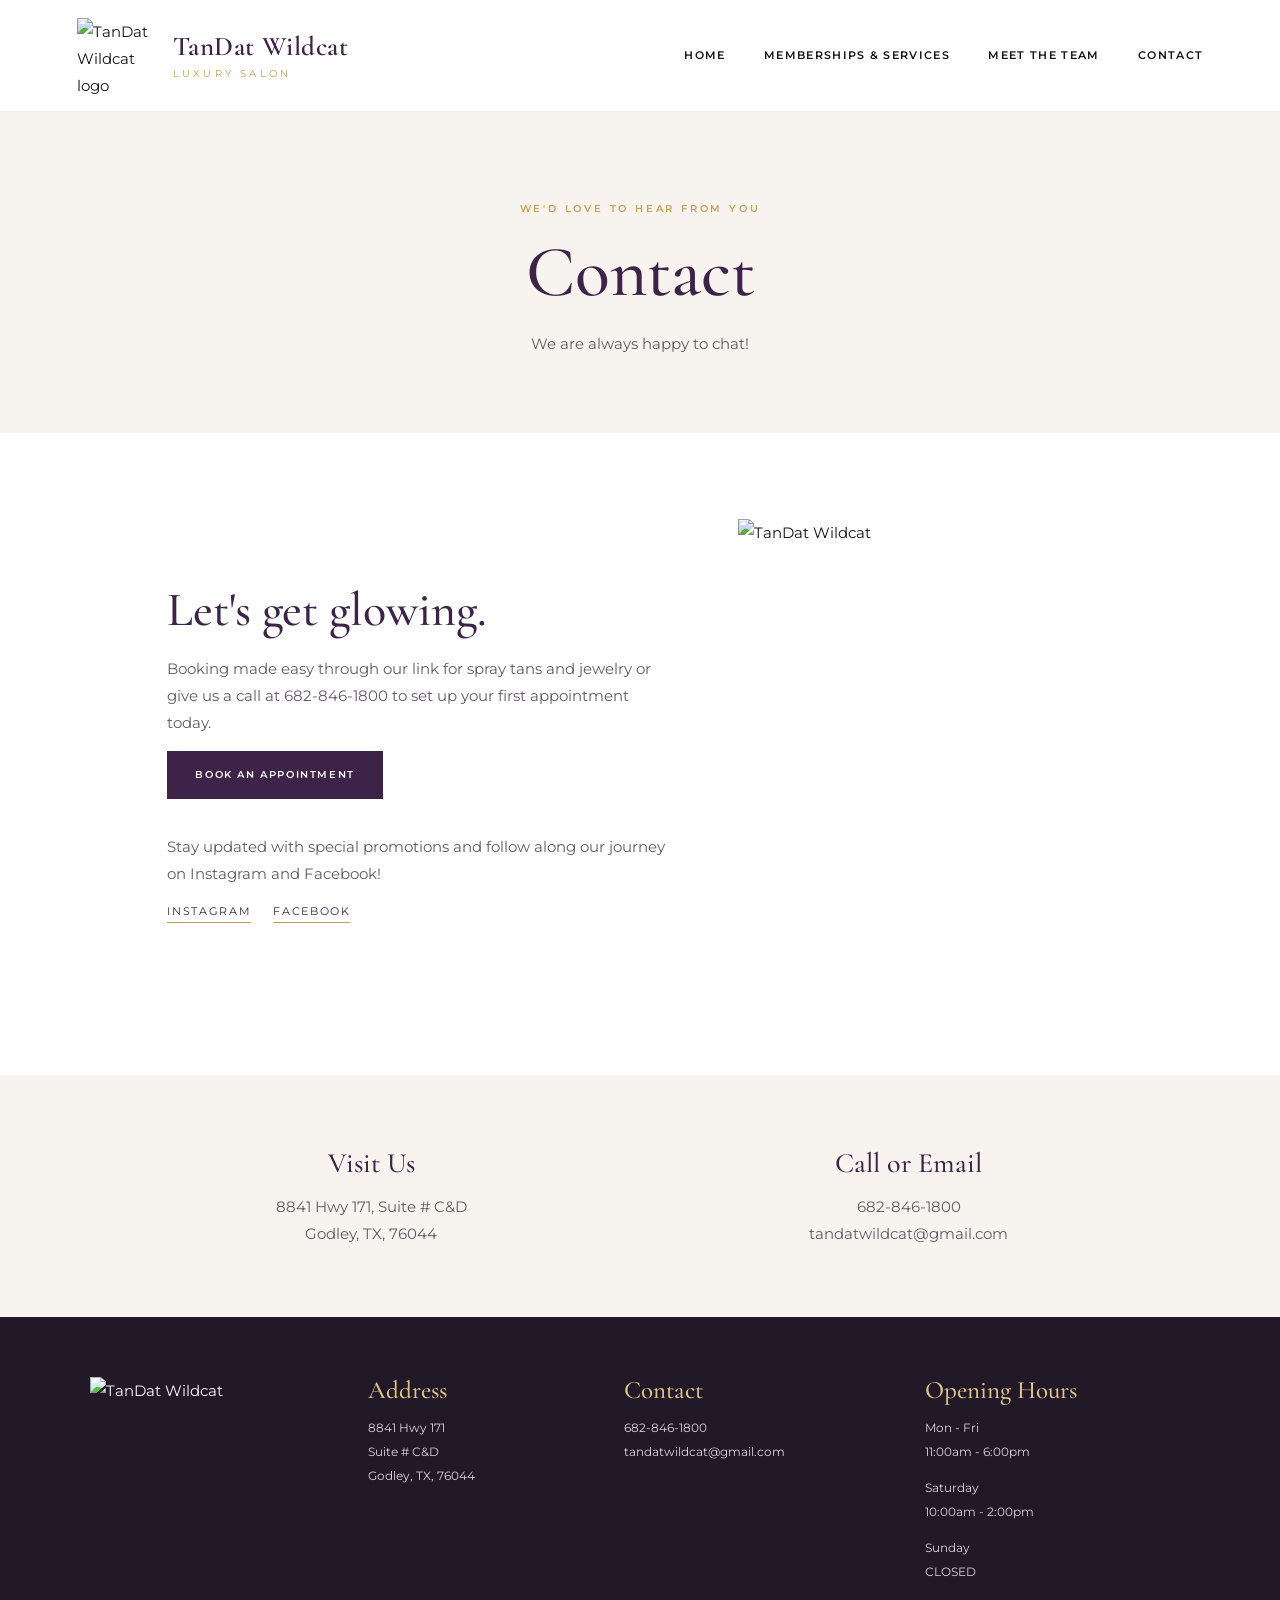
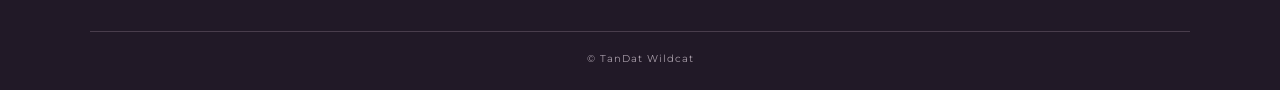
==== contact.html @ 54710e29 "Add files via upload" ====
<!doctype html>
<html lang="en">
<head>
  <meta charset="utf-8">
  <meta name="viewport" content="width=device-width, initial-scale=1">
  <meta name="description" content="TanDat Wildcat Luxury Salon in Godley, Texas. Tanning, spray tans, nails, lashes and permanent jewelry.">
  <title>Contact | TanDat Wildcat</title>
  <link rel="preconnect" href="https://fonts.googleapis.com">
  <link rel="preconnect" href="https://fonts.gstatic.com" crossorigin>
  <link href="https://fonts.googleapis.com/css2?family=Cormorant+Garamond:wght@400;500;600;700&family=Montserrat:wght@300;400;500;600;700&display=swap" rel="stylesheet">
  <link rel="stylesheet" href="style.css">
</head>
<body>

<header class="site-header">
  <a class="brand" href="index.html" aria-label="TanDat Wildcat home">
    <img src="https://static.wixstatic.com/media/12754d_92f5d2661e174436bcceeeebd101d796~mv2.png/v1/fill/w_500%2Ch_293%2Cq_90%2Cenc_avif%2Cquality_auto/12754d_92f5d2661e174436bcceeeebd101d796~mv2.png" alt="TanDat Wildcat logo">
    <span><strong>TanDat Wildcat</strong><small>Luxury Salon</small></span>
  </a>
  <button class="menu-toggle" aria-label="Open navigation" aria-expanded="false">☰</button>
  <nav class="main-nav" aria-label="Main navigation">
    <a href="index.html">Home</a>
    <a href="memberships-services.html">Memberships &amp; Services</a>
    <a href="meet-the-team.html">Meet the Team</a>
    <a href="contact.html">Contact</a>
  </nav>
</header>

<main>

<section class="page-intro"><p class="eyebrow">WE'D LOVE TO HEAR FROM YOU</p><h1>Contact</h1><p>We are always happy to chat!</p></section>
<section class="section contact-layout">
  <div class="contact-copy"><h2>Let's get glowing.</h2><p>Booking made easy through our link for spray tans and jewelry or give us a call at 682-846-1800 to set up your first appointment today.</p><a class="button" href="https://tan-dat-wildcat.square.site/" target="_blank" rel="noopener">Book an Appointment</a><p class="social-note">Stay updated with special promotions and follow along our journey on Instagram and Facebook!</p><div class="social-links"><a href="https://www.instagram.com/" target="_blank" rel="noopener">Instagram</a><a href="https://www.facebook.com/" target="_blank" rel="noopener">Facebook</a></div></div>
  <img class="contact-image" src="https://static.wixstatic.com/media/12754d_7c92453cdea5436e8c0650c0bc0ae029~mv2.jpg/v1/fill/w_490%2Ch_735%2Cal_c%2Cq_85%2Cusm_0.66_1.00_0.01%2Cenc_avif%2Cquality_auto/12754d_7c92453cdea5436e8c0650c0bc0ae029~mv2.jpg" alt="TanDat Wildcat">
</section>
<section class="section contact-details"><div><h3>Visit Us</h3><p>8841 Hwy 171, Suite # C&amp;D<br>Godley, TX, 76044</p></div><div><h3>Call or Email</h3><p><a href="tel:6828461800">682-846-1800</a><br><a href="mailto:tandatwildcat@gmail.com">tandatwildcat@gmail.com</a></p></div></section>

</main>

<footer class="site-footer">
  <div class="footer-brand">
    <img src="https://static.wixstatic.com/media/12754d_92f5d2661e174436bcceeeebd101d796~mv2.png/v1/fill/w_500%2Ch_293%2Cq_90%2Cenc_avif%2Cquality_auto/12754d_92f5d2661e174436bcceeeebd101d796~mv2.png" alt="TanDat Wildcat">
  </div>
  <div><h3>Address</h3><p>8841 Hwy 171<br>Suite # C&amp;D<br>Godley, TX, 76044</p></div>
  <div><h3>Contact</h3><p><a href="tel:6828461800">682-846-1800</a><br><a href="mailto:tandatwildcat@gmail.com">tandatwildcat@gmail.com</a></p></div>
  <div><h3>Opening Hours</h3><p>Mon - Fri<br>11:00am - 6:00pm</p><p>Saturday<br>10:00am - 2:00pm</p><p>Sunday<br>CLOSED</p></div>
  <div class="copyright">© TanDat Wildcat</div>
</footer>

<script src="script.js"></script>
</body>
</html>
---- style.css ----
:root{
  --ink:#17131a;--plum:#3d2348;--purple:#694579;--gold:#c5a15a;--cream:#f7f4ef;--white:#fff;
  --muted:#746d75;--line:#e7e0e7;--serif:"Cormorant Garamond",Georgia,serif;--sans:"Montserrat",Arial,sans-serif;
}
*{box-sizing:border-box}
html{scroll-behavior:smooth}
body{margin:0;color:var(--ink);background:var(--white);font-family:var(--sans);font-size:15px;line-height:1.8;font-weight:400}
a{color:inherit;text-decoration:none}
img{display:block;max-width:100%}
.site-header{height:auto;min-height:112px;padding:14px clamp(22px,6vw,92px);display:flex;align-items:center;justify-content:space-between;gap:30px;background:#fff;position:relative;z-index:5;border-bottom:1px solid #eee}
.brand{display:flex;align-items:center;gap:14px;min-width:230px}
.brand img{width:82px;height:76px;object-fit:contain}
.brand span{display:flex;flex-direction:column;line-height:1.15}
.brand strong{font-family:var(--serif);font-size:27px;font-weight:600;letter-spacing:.02em;color:var(--plum)}
.brand small{font-size:10px;letter-spacing:.32em;text-transform:uppercase;color:var(--gold);margin-top:6px}
.main-nav{display:flex;align-items:center;gap:clamp(18px,3vw,44px)}
.main-nav a{font-size:11px;text-transform:uppercase;letter-spacing:.12em;font-weight:600;padding:10px 0;position:relative}
.main-nav a:after{content:"";height:1px;background:var(--gold);position:absolute;bottom:2px;left:0;width:0;transition:width .25s}
.main-nav a:hover:after{width:100%}
.menu-toggle{display:none;border:0;background:none;font-size:27px;color:var(--plum)}
.hero{min-height:590px;display:grid;grid-template-columns:1.05fr .95fr;background:var(--cream)}
.hero-copy{padding:90px clamp(28px,8vw,130px);display:flex;flex-direction:column;align-items:flex-start;justify-content:center}
.eyebrow{font-size:10px;letter-spacing:.28em;text-transform:uppercase;font-weight:600;color:var(--gold);margin:0 0 16px}
h1,h2,h3{font-family:var(--serif);font-weight:500;line-height:1.08;color:var(--plum)}
h1{font-size:clamp(48px,6vw,82px);margin:0 0 22px}
h1 em{font-weight:400;color:var(--gold)}
h2{font-size:clamp(36px,4vw,54px);margin:0 0 18px}
h3{font-size:26px;margin:18px 0 8px}
.hero-copy>p:not(.eyebrow){max-width:420px;color:#625b63;margin:0 0 28px}
.hero-image{min-height:590px;overflow:hidden}
.hero-image img{width:100%;height:100%;object-fit:cover;object-position:center}
.button{display:inline-flex;align-items:center;justify-content:center;background:var(--plum);color:#fff;padding:14px 27px;font-size:10px;letter-spacing:.16em;text-transform:uppercase;font-weight:600;border:1px solid var(--plum);transition:.2s}
.button:hover{background:var(--gold);border-color:var(--gold);color:#17131a}
.button-small{padding:11px 20px;font-size:9px}
.section{padding:86px clamp(24px,8vw,130px)}
.about{max-width:980px;margin:auto;text-align:center}
.about h3{font-size:28px;color:var(--ink)}
.about p:not(.eyebrow){max-width:790px;margin:12px auto;color:#615b63}
.text-link{display:inline-block;margin-top:22px;color:var(--plum);font-size:11px;text-transform:uppercase;letter-spacing:.15em;border-bottom:1px solid var(--gold);padding-bottom:5px}
.photo-band{height:330px;overflow:hidden}
.photo-band img{width:100%;height:100%;object-fit:cover;object-position:center 45%}
.section>.eyebrow,.section>h2{text-align:center}
.service-grid{display:grid;grid-template-columns:repeat(4,1fr);gap:22px;margin-top:42px}
.service-card{text-align:center;background:#faf8f6;padding-bottom:28px}
.service-card img{width:100%;height:210px;object-fit:cover}
.service-card h3{font-size:27px;margin:20px 10px 14px}
.testimonial{background:var(--plum);color:white;text-align:center;padding:76px 22px}
.testimonial .eyebrow{color:#e1c68e}
.testimonial blockquote{font-family:var(--serif);font-size:clamp(25px,3vw,38px);line-height:1.25;max-width:800px;margin:0 auto 18px}
.reviewer{font-size:10px;letter-spacing:.25em;color:#e1c68e}
.page-intro{background:var(--cream);text-align:center;padding:88px 24px 76px}
.page-intro h1{font-size:clamp(46px,6vw,72px);margin-bottom:18px}
.page-intro>p:last-child{max-width:770px;margin:0 auto;color:#625b63}
.services-detail{max-width:1200px;margin:auto}
.feature-row{display:grid;grid-template-columns:.8fr 1.2fr;align-items:center;gap:clamp(35px,7vw,90px);padding:25px 0 70px}
.feature-row.reverse{grid-template-columns:1.2fr .8fr}
.feature-row.reverse img{order:2}
.feature-row img{width:100%;height:390px;object-fit:cover;background:var(--cream)}
.feature-row h2{font-size:42px}
.feature-row h3{font-size:24px;color:var(--ink)}
.feature-row p:not(.eyebrow){color:#625b63}
.team-grid{display:grid;grid-template-columns:1fr 1fr;gap:36px;max-width:1200px;margin:auto}
.team-card{background:#faf8f6}
.team-card img{width:100%;height:370px;object-fit:cover;object-position:center 35%}
.team-card div{padding:28px 32px 36px}
.team-card h2{font-size:38px;margin-bottom:10px}
.team-card p:not(.eyebrow){color:#625b63}
.join-team{text-align:center;background:var(--cream);padding:75px 24px}
.join-team>p:not(.eyebrow){max-width:650px;margin:0 auto 25px}
.join-team>p:last-child{margin-top:20px;font-size:13px}
.contact-layout{display:grid;grid-template-columns:1fr .75fr;align-items:center;gap:70px;max-width:1150px;margin:auto}
.contact-copy h2{font-size:48px}
.contact-copy p{color:#625b63}
.contact-image{width:100%;height:470px;object-fit:cover}
.social-note{margin-top:34px}
.social-links{display:flex;gap:22px;color:var(--plum);font-size:11px;text-transform:uppercase;letter-spacing:.15em}
.social-links a{border-bottom:1px solid var(--gold)}
.contact-details{display:grid;grid-template-columns:1fr 1fr;text-align:center;background:var(--cream);padding-top:55px;padding-bottom:55px}
.contact-details h3{font-size:28px}
.contact-details p{color:#625b63}
.site-footer{background:#211927;color:#eee7ef;padding:60px clamp(24px,7vw,100px) 22px;display:grid;grid-template-columns:1.1fr 1fr 1.2fr 1.2fr;gap:35px}
.site-footer h3{font-size:25px;color:#e0c58b;margin:0 0 12px}
.site-footer p{font-size:12px;line-height:2;color:#ddd4df}
.site-footer a:hover{color:#e0c58b}
.footer-brand img{width:145px;height:120px;object-fit:contain;filter:brightness(1.08)}
.copyright{grid-column:1/-1;border-top:1px solid #493d4c;padding-top:18px;text-align:center;color:#a99eaa;font-size:10px;letter-spacing:.1em}
@media(max-width:900px){
 .site-header{min-height:88px;padding:10px 22px}.brand img{width:65px;height:62px}.brand strong{font-size:23px}
 .menu-toggle{display:block}.main-nav{display:none;position:absolute;top:100%;left:0;right:0;background:white;padding:18px 24px 24px;flex-direction:column;align-items:flex-start;gap:10px;border-top:1px solid #eee;box-shadow:0 12px 20px #00000010}
 .main-nav.open{display:flex}.hero{grid-template-columns:1fr}.hero-copy{padding:70px 9vw}.hero-image{min-height:360px;height:48vw}
 .service-grid{grid-template-columns:repeat(2,1fr)}.site-footer{grid-template-columns:1fr 1fr}
}
@media(max-width:600px){
 body{font-size:14px}.brand{min-width:0}.brand img{width:54px;height:52px}.brand strong{font-size:20px}.brand small{font-size:8px}
 .hero-copy{padding:58px 25px}.hero-image{height:340px;min-height:0}.section{padding:62px 22px}.page-intro{padding:65px 22px 55px}
 .service-grid{grid-template-columns:1fr 1fr;gap:12px}.service-card img{height:145px}.service-card h3{font-size:22px}
 .feature-row,.feature-row.reverse{grid-template-columns:1fr;gap:24px;padding-bottom:48px}.feature-row.reverse img{order:0}.feature-row img{height:280px}.feature-row h2{font-size:38px}
 .team-grid{grid-template-columns:1fr;gap:24px}.team-card img{height:330px}.team-card div{padding:24px}
 .contact-layout{grid-template-columns:1fr;gap:35px}.contact-image{height:350px}.contact-details{grid-template-columns:1fr;gap:20px}
 .site-footer{grid-template-columns:1fr 1fr;gap:22px;padding-top:45px}.footer-brand{grid-column:1/-1}.site-footer h3{font-size:22px}
}
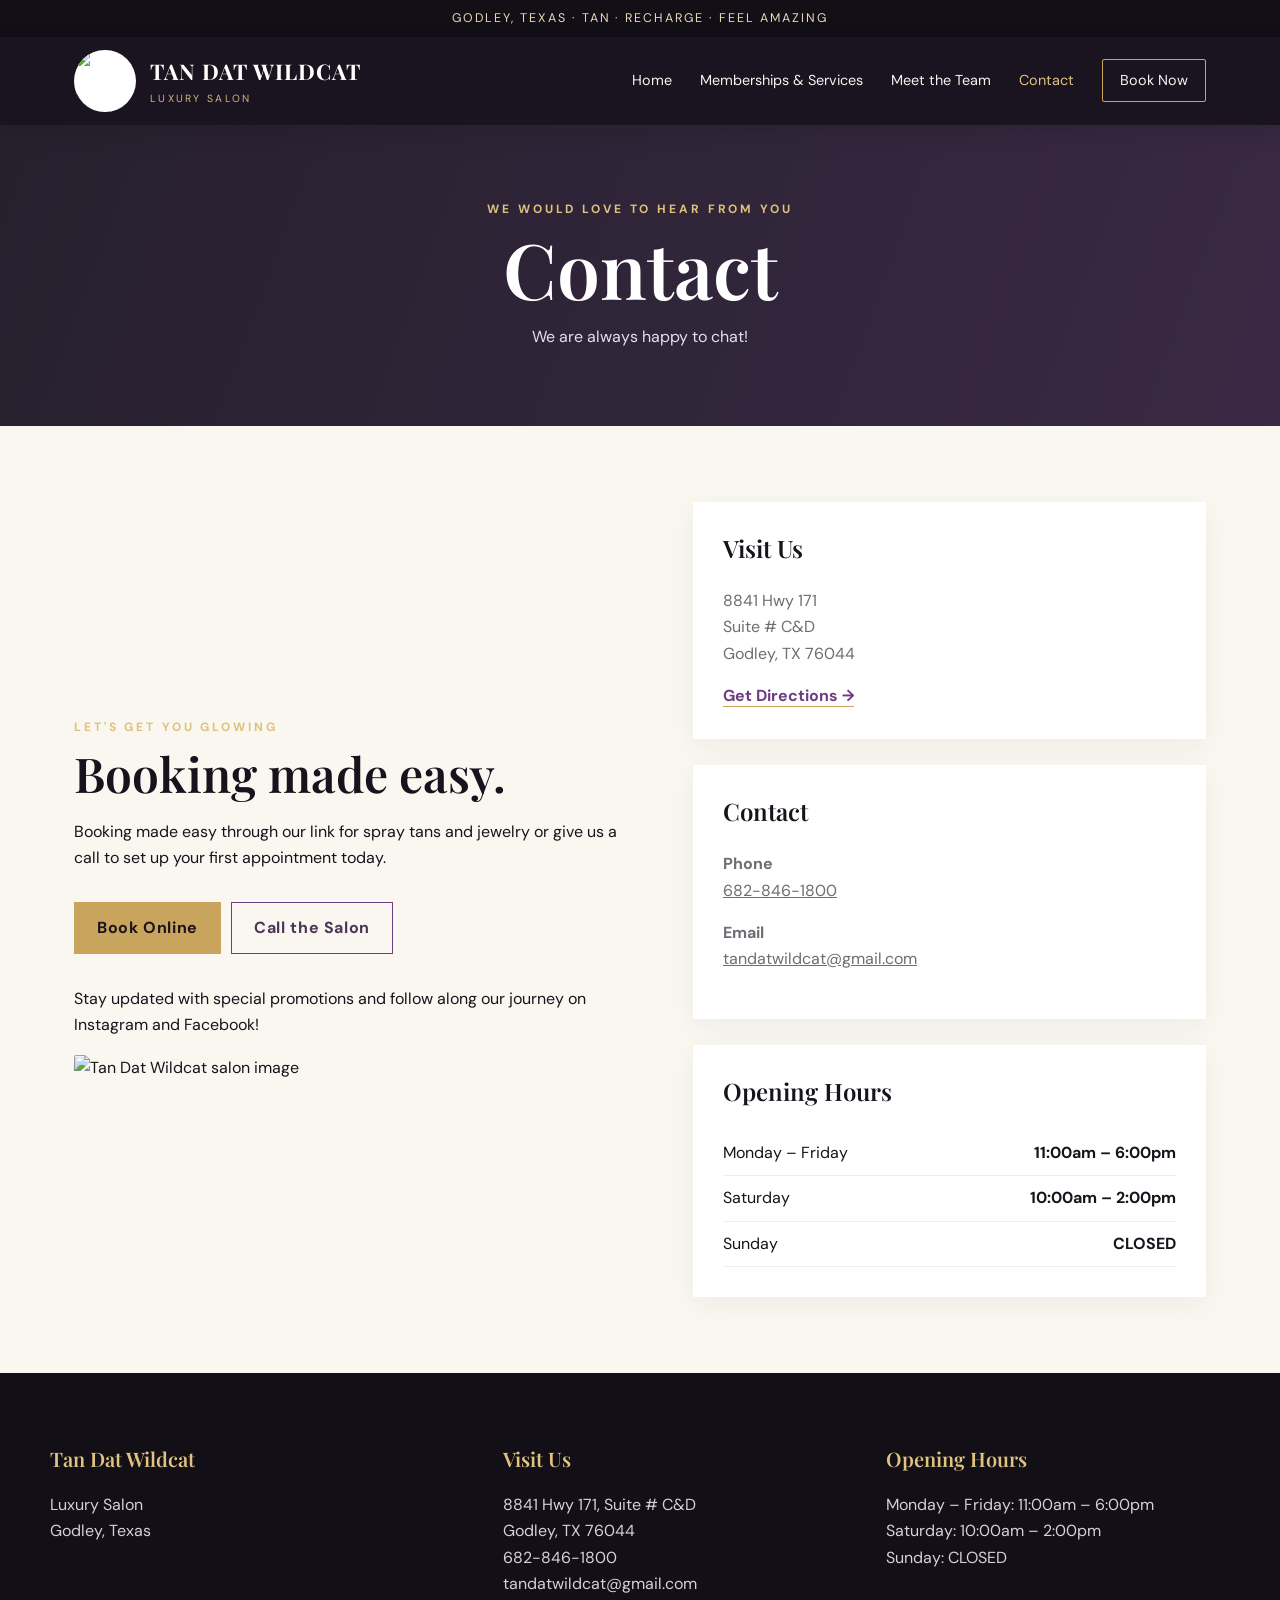
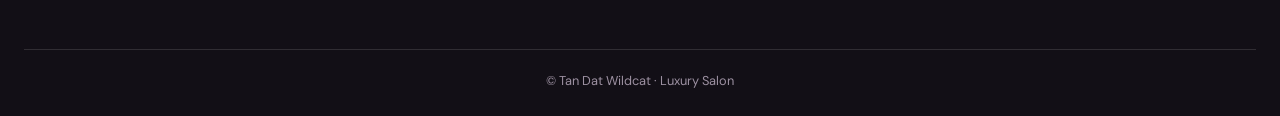
==== commit b1c1356a: "Add files via upload" ====
--- a/contact.html
+++ b/contact.html
@@ -1,52 +1 @@
-<!doctype html>
-<html lang="en">
-<head>
-  <meta charset="utf-8">
-  <meta name="viewport" content="width=device-width, initial-scale=1">
-  <meta name="description" content="TanDat Wildcat Luxury Salon in Godley, Texas. Tanning, spray tans, nails, lashes and permanent jewelry.">
-  <title>Contact | TanDat Wildcat</title>
-  <link rel="preconnect" href="https://fonts.googleapis.com">
-  <link rel="preconnect" href="https://fonts.gstatic.com" crossorigin>
-  <link href="https://fonts.googleapis.com/css2?family=Cormorant+Garamond:wght@400;500;600;700&family=Montserrat:wght@300;400;500;600;700&display=swap" rel="stylesheet">
-  <link rel="stylesheet" href="style.css">
-</head>
-<body>
-
-<header class="site-header">
-  <a class="brand" href="index.html" aria-label="TanDat Wildcat home">
-    <img src="https://static.wixstatic.com/media/12754d_92f5d2661e174436bcceeeebd101d796~mv2.png/v1/fill/w_500%2Ch_293%2Cq_90%2Cenc_avif%2Cquality_auto/12754d_92f5d2661e174436bcceeeebd101d796~mv2.png" alt="TanDat Wildcat logo">
-    <span><strong>TanDat Wildcat</strong><small>Luxury Salon</small></span>
-  </a>
-  <button class="menu-toggle" aria-label="Open navigation" aria-expanded="false">☰</button>
-  <nav class="main-nav" aria-label="Main navigation">
-    <a href="index.html">Home</a>
-    <a href="memberships-services.html">Memberships &amp; Services</a>
-    <a href="meet-the-team.html">Meet the Team</a>
-    <a href="contact.html">Contact</a>
-  </nav>
-</header>
-
-<main>
-
-<section class="page-intro"><p class="eyebrow">WE'D LOVE TO HEAR FROM YOU</p><h1>Contact</h1><p>We are always happy to chat!</p></section>
-<section class="section contact-layout">
-  <div class="contact-copy"><h2>Let's get glowing.</h2><p>Booking made easy through our link for spray tans and jewelry or give us a call at 682-846-1800 to set up your first appointment today.</p><a class="button" href="https://tan-dat-wildcat.square.site/" target="_blank" rel="noopener">Book an Appointment</a><p class="social-note">Stay updated with special promotions and follow along our journey on Instagram and Facebook!</p><div class="social-links"><a href="https://www.instagram.com/" target="_blank" rel="noopener">Instagram</a><a href="https://www.facebook.com/" target="_blank" rel="noopener">Facebook</a></div></div>
-  <img class="contact-image" src="https://static.wixstatic.com/media/12754d_7c92453cdea5436e8c0650c0bc0ae029~mv2.jpg/v1/fill/w_490%2Ch_735%2Cal_c%2Cq_85%2Cusm_0.66_1.00_0.01%2Cenc_avif%2Cquality_auto/12754d_7c92453cdea5436e8c0650c0bc0ae029~mv2.jpg" alt="TanDat Wildcat">
-</section>
-<section class="section contact-details"><div><h3>Visit Us</h3><p>8841 Hwy 171, Suite # C&amp;D<br>Godley, TX, 76044</p></div><div><h3>Call or Email</h3><p><a href="tel:6828461800">682-846-1800</a><br><a href="mailto:tandatwildcat@gmail.com">tandatwildcat@gmail.com</a></p></div></section>
-
-</main>
-
-<footer class="site-footer">
-  <div class="footer-brand">
-    <img src="https://static.wixstatic.com/media/12754d_92f5d2661e174436bcceeeebd101d796~mv2.png/v1/fill/w_500%2Ch_293%2Cq_90%2Cenc_avif%2Cquality_auto/12754d_92f5d2661e174436bcceeeebd101d796~mv2.png" alt="TanDat Wildcat">
-  </div>
-  <div><h3>Address</h3><p>8841 Hwy 171<br>Suite # C&amp;D<br>Godley, TX, 76044</p></div>
-  <div><h3>Contact</h3><p><a href="tel:6828461800">682-846-1800</a><br><a href="mailto:tandatwildcat@gmail.com">tandatwildcat@gmail.com</a></p></div>
-  <div><h3>Opening Hours</h3><p>Mon - Fri<br>11:00am - 6:00pm</p><p>Saturday<br>10:00am - 2:00pm</p><p>Sunday<br>CLOSED</p></div>
-  <div class="copyright">© TanDat Wildcat</div>
-</footer>
-
-<script src="script.js"></script>
-</body>
-</html>
+<!doctype html><html lang="en"><head><meta charset="utf-8"><meta name="viewport" content="width=device-width, initial-scale=1"><meta name="description" content="Contact Tan Dat Wildcat Luxury Salon in Godley, Texas, for tanning, spray tan and beauty appointments."><title>Contact | Tan Dat Wildcat</title><link rel="stylesheet" href="styles.css"></head><body><div class="topbar">Godley, Texas · Tan · Recharge · Feel Amazing</div><header class="header"><div class="navwrap"><a class="brand" href="index.html"><img src="https://static.wixstatic.com/media/12754d_92f5d2661e174436bcceeeebd101d796~mv2.png/v1/fill/w_170%2Ch_170%2Cal_c%2Cq_85%2Cusm_0.66_1.00_0.01%2Cenc_avif%2Cquality_auto/TanDat%20Logo_pdf.png" alt="Tan Dat Wildcat logo"><span><strong>TAN DAT WILDCAT</strong><small>Luxury Salon</small></span></a><nav class="nav"><a href="index.html">Home</a><a href="memberships-services.html">Memberships &amp; Services</a><a href="meet-the-team.html">Meet the Team</a><a class="active" href="contact.html">Contact</a><a class="book" href="https://tan-dat-wildcat.square.site" target="_blank" rel="noopener">Book Now</a></nav></div></header><main><section class="pagehero"><div class="eyebrow">We would love to hear from you</div><h1>Contact</h1><p>We are always happy to chat!</p></section><section class="section"><div class="split"><div><div class="eyebrow">Let's get you glowing</div><h2>Booking made easy.</h2><p>Booking made easy through our link for spray tans and jewelry or give us a call to set up your first appointment today.</p><a class="btn" href="https://tan-dat-wildcat.square.site" target="_blank" rel="noopener">Book Online</a><a class="btn outline" style="color:#4b3658;border-color:#6c3d83" href="tel:6828461800">Call the Salon</a><p style="margin-top:32px">Stay updated with special promotions and follow along our journey on Instagram and Facebook!</p><img class="photo" style="max-height:300px;object-fit:cover;box-shadow:none" src="https://static.wixstatic.com/media/12754d_7c92453cdea5436e8c0650c0bc0ae029~mv2.jpg/v1/fill/w_490%2Ch_735%2Cal_c%2Cq_85%2Cusm_0.66_1.00_0.01%2Cenc_avif%2Cquality_auto/12754d_7c92453cdea5436e8c0650c0bc0ae029~mv2.jpg" alt="Tan Dat Wildcat salon image"></div><div class="contactgrid" style="grid-template-columns:1fr"><div class="contactbox"><h3>Visit Us</h3><p>8841 Hwy 171<br>Suite # C&amp;D<br>Godley, TX 76044</p><a class="textlink" href="https://www.google.com/maps/search/?api=1&query=8841+Hwy+171+Godley+TX+76044" target="_blank" rel="noopener">Get Directions →</a></div><div class="contactbox"><h3>Contact</h3><p><strong>Phone</strong><br><a href="tel:6828461800">682-846-1800</a></p><p><strong>Email</strong><br><a href="mailto:tandatwildcat@gmail.com">tandatwildcat@gmail.com</a></p></div><div class="contactbox"><h3>Opening Hours</h3><div class="hours"><span>Monday – Friday</span><strong>11:00am – 6:00pm</strong></div><div class="hours"><span>Saturday</span><strong>10:00am – 2:00pm</strong></div><div class="hours"><span>Sunday</span><strong>CLOSED</strong></div></div></div></div></section></main><footer class="footer"><div class="footerinner"><div><h3>Tan Dat Wildcat</h3><p>Luxury Salon<br>Godley, Texas</p></div><div><h3>Visit Us</h3><p>8841 Hwy 171, Suite # C&amp;D<br>Godley, TX 76044<br><a href="tel:6828461800">682-846-1800</a><br><a href="mailto:tandatwildcat@gmail.com">tandatwildcat@gmail.com</a></p></div><div><h3>Opening Hours</h3><p>Monday – Friday: 11:00am – 6:00pm<br>Saturday: 10:00am – 2:00pm<br>Sunday: CLOSED</p></div></div><div class="copyright">© Tan Dat Wildcat · Luxury Salon</div></footer></body></html>
--- a/styles.css
+++ b/styles.css
@@ -0,0 +1,4 @@
+@import url('https://fonts.googleapis.com/css2?family=DM+Sans:wght@400;500;600;700&family=Playfair+Display:wght@500;600;700&display=swap');
+:root{--ink:#17131c;--plum:#281638;--purple:#6c3d83;--gold:#c8a45c;--cream:#faf7f1;--muted:#716b74;--white:#fff}*{box-sizing:border-box}html{scroll-behavior:smooth}body{margin:0;background:var(--cream);color:var(--ink);font-family:'DM Sans',sans-serif;line-height:1.65}a{color:inherit}.topbar{background:#120f16;color:#e9d9b7;text-align:center;padding:8px 16px;font-size:.78rem;letter-spacing:.16em;text-transform:uppercase}.header{background:#1a1420;color:white;position:sticky;top:0;z-index:10;box-shadow:0 5px 24px #0002}.navwrap{max-width:1180px;margin:auto;display:flex;align-items:center;justify-content:space-between;padding:13px 24px;gap:24px}.brand{display:flex;align-items:center;gap:14px;text-decoration:none}.brand img{width:62px;height:62px;object-fit:contain;border-radius:50%;background:#fff}.brand strong{display:block;font-family:'Playfair Display',serif;font-size:1.35rem;letter-spacing:.05em}.brand small{display:block;color:#d4b777;letter-spacing:.22em;text-transform:uppercase;font-size:.65rem}.nav{display:flex;gap:28px;align-items:center}.nav a{text-decoration:none;color:#f8f4ed;font-size:.9rem}.nav a:hover,.nav a.active{color:#e1c27e}.nav .book{border:1px solid var(--gold);padding:9px 17px;border-radius:2px}.hero{background:linear-gradient(110deg,#17111fef,#26172edb),url('https://static.wixstatic.com/media/12754d_7ef2678721f44d62970e3a1eac54712c~mv2.jpg/v1/fill/w_448%2Ch_510%2Cal_c%2Cq_80%2Cusm_0.66_1.00_0.01%2Cenc_avif%2Cquality_auto/1776197145721095261_edited.jpg') center/cover;color:white;min-height:470px;display:flex;align-items:center}.hero-inner{max-width:1180px;margin:auto;padding:76px 24px;width:100%}.eyebrow{color:#dfc17c;text-transform:uppercase;letter-spacing:.24em;font-size:.75rem;font-weight:700}.hero h1,.pagehero h1{font:600 clamp(2.7rem,6vw,5rem)/1.08 'Playfair Display',serif;margin:14px 0 18px;max-width:760px}.hero p{max-width:650px;color:#f0e9f2;font-size:1.08rem}.btn{display:inline-block;background:var(--gold);color:#1b1420;text-decoration:none;padding:12px 22px;margin:14px 10px 0 0;font-weight:700;letter-spacing:.04em;border:1px solid var(--gold);transition:.2s}.btn:hover{background:transparent;color:var(--gold)}.btn.outline{background:transparent;color:#f4e8ce}.btn.outline:hover{background:var(--gold);color:#17131c}.section{max-width:1180px;margin:auto;padding:76px 24px}.section-head{text-align:center;max-width:760px;margin:0 auto 42px}.section h2,.section-head h2{font:600 clamp(2rem,4vw,3rem)/1.2 'Playfair Display',serif;margin:8px 0 14px}.section-head p,.intro{color:var(--muted)}.split{display:grid;grid-template-columns:1.05fr .95fr;gap:52px;align-items:center}.photo{width:100%;display:block;object-fit:cover;max-height:510px;border-radius:2px;box-shadow:18px 18px 0 #e8dfcf}.photo.contain{object-fit:contain;background:#fff}.tagline{font:italic 1.3rem 'Playfair Display',serif;color:var(--purple)}.cards{display:grid;grid-template-columns:repeat(3,1fr);gap:22px}.card{background:#fff;box-shadow:0 8px 28px #2b1c2b0d}.card img{width:100%;height:220px;object-fit:cover;display:block}.cardbody{padding:22px}.card h3{font:600 1.45rem 'Playfair Display',serif;margin:0 0 8px}.card p{color:var(--muted);margin:0 0 12px}.textlink{color:var(--purple);font-weight:700;text-decoration:none;border-bottom:1px solid var(--gold)}.darkband{background:#21172a;color:#fff}.darkband .section{padding-top:62px;padding-bottom:62px}.darkband h2{color:#fff}.darkband p{color:#ded4e1}.review{max-width:780px;margin:auto;text-align:center;font:italic 1.5rem 'Playfair Display',serif}.review small{display:block;font:700 .75rem 'DM Sans',sans-serif;color:#d8bb7c;letter-spacing:.2em;margin-top:20px}.pagehero{background:linear-gradient(110deg,#17111fee,#2b1937ed);color:#fff;padding:75px 24px;text-align:center}.pagehero h1{margin:8px auto 14px}.pagehero p{max-width:700px;margin:auto;color:#e7dfea}.service-list{display:grid;grid-template-columns:repeat(2,1fr);gap:26px}.service{display:grid;grid-template-columns:190px 1fr;background:#fff;box-shadow:0 8px 28px #2b1c2b0d;min-height:210px}.service img{width:100%;height:100%;min-height:210px;object-fit:cover}.service .cardbody{padding:24px}.service h3{font:600 1.45rem 'Playfair Display',serif;margin:0 0 8px}.service p{color:var(--muted);margin:0 0 14px}.teamgrid{display:grid;grid-template-columns:repeat(2,1fr);gap:34px}.person{background:#fff;box-shadow:0 8px 28px #2b1c2b0d}.person img{width:100%;height:390px;object-fit:cover;object-position:center 35%}.person .cardbody{padding:28px}.role{color:var(--purple);text-transform:uppercase;letter-spacing:.17em;font-size:.7rem;font-weight:700}.contactgrid{display:grid;grid-template-columns:1fr 1fr;gap:26px}.contactbox{background:#fff;padding:30px;box-shadow:0 8px 28px #2b1c2b0d}.contactbox h3{font:600 1.5rem 'Playfair Display',serif;margin-top:0}.contactbox p{color:var(--muted)}.hours{display:grid;grid-template-columns:1fr auto;gap:8px;padding:9px 0;border-bottom:1px solid #eee}.footer{background:#120f16;color:#e9e1ed;padding:52px 24px 25px}.footerinner{max-width:1180px;margin:auto;display:grid;grid-template-columns:1.2fr 1fr 1fr;gap:40px}.footer h3{font:600 1.25rem 'Playfair Display',serif;color:#e1c27e}.footer p,.footer a{color:#d8cfdd}.footer a{text-decoration:none}.copyright{text-align:center;border-top:1px solid #ffffff20;margin:35px auto 0;padding-top:20px;color:#9d91a2;font-size:.8rem}.mobile-note{display:none}
+@media(max-width:800px){.navwrap{flex-wrap:wrap}.nav{width:100%;justify-content:space-between;gap:10px;flex-wrap:wrap}.nav a{font-size:.82rem}.split,.contactgrid,.footerinner{grid-template-columns:1fr}.cards,.teamgrid{grid-template-columns:1fr 1fr}.service-list{grid-template-columns:1fr}.hero{min-height:420px}.section{padding:55px 20px}}
+@media(max-width:540px){.brand strong{font-size:1.1rem}.brand img{width:50px;height:50px}.nav{gap:12px}.nav .book{padding:6px 10px}.cards,.teamgrid{grid-template-columns:1fr}.service{grid-template-columns:120px 1fr}.service img{min-height:100%;height:100%}.service .cardbody{padding:16px}.person img{height:330px}.hero-inner{padding:65px 22px}}
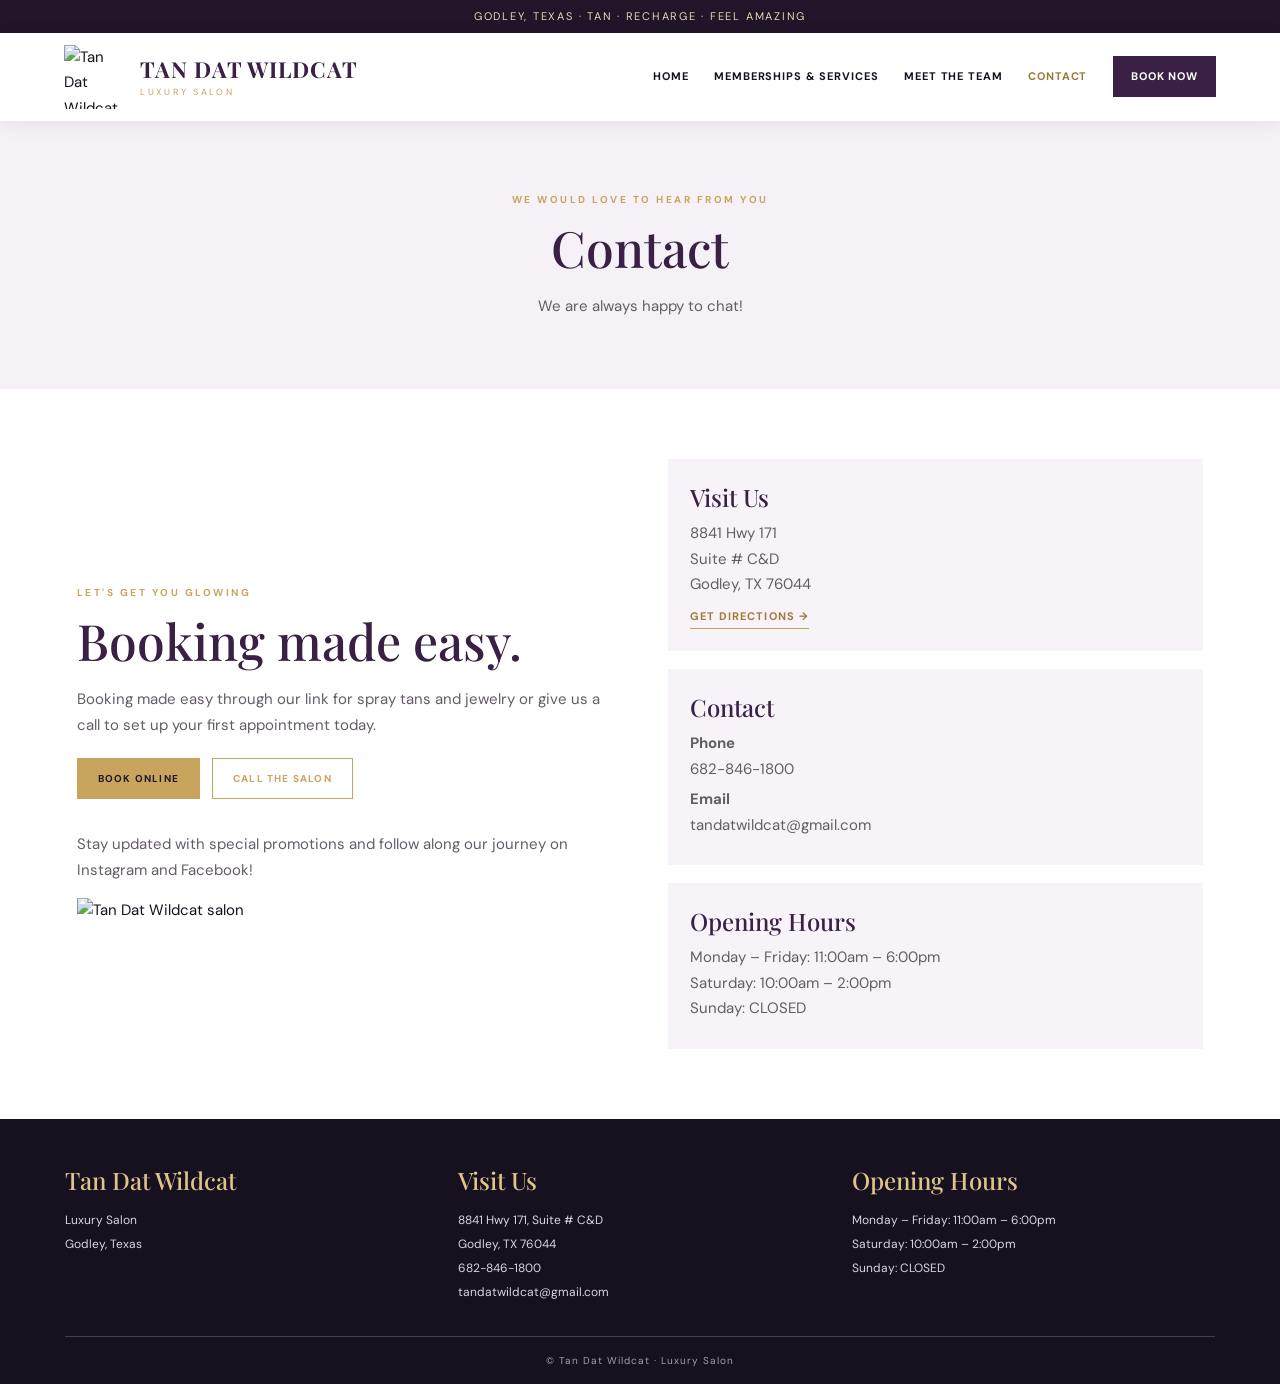
==== commit 5cdf880f: "Add files via upload" ====
--- a/contact.html
+++ b/contact.html
@@ -1 +1,4 @@
-<!doctype html><html lang="en"><head><meta charset="utf-8"><meta name="viewport" content="width=device-width, initial-scale=1"><meta name="description" content="Contact Tan Dat Wildcat Luxury Salon in Godley, Texas, for tanning, spray tan and beauty appointments."><title>Contact | Tan Dat Wildcat</title><link rel="stylesheet" href="styles.css"></head><body><div class="topbar">Godley, Texas · Tan · Recharge · Feel Amazing</div><header class="header"><div class="navwrap"><a class="brand" href="index.html"><img src="https://static.wixstatic.com/media/12754d_92f5d2661e174436bcceeeebd101d796~mv2.png/v1/fill/w_170%2Ch_170%2Cal_c%2Cq_85%2Cusm_0.66_1.00_0.01%2Cenc_avif%2Cquality_auto/TanDat%20Logo_pdf.png" alt="Tan Dat Wildcat logo"><span><strong>TAN DAT WILDCAT</strong><small>Luxury Salon</small></span></a><nav class="nav"><a href="index.html">Home</a><a href="memberships-services.html">Memberships &amp; Services</a><a href="meet-the-team.html">Meet the Team</a><a class="active" href="contact.html">Contact</a><a class="book" href="https://tan-dat-wildcat.square.site" target="_blank" rel="noopener">Book Now</a></nav></div></header><main><section class="pagehero"><div class="eyebrow">We would love to hear from you</div><h1>Contact</h1><p>We are always happy to chat!</p></section><section class="section"><div class="split"><div><div class="eyebrow">Let's get you glowing</div><h2>Booking made easy.</h2><p>Booking made easy through our link for spray tans and jewelry or give us a call to set up your first appointment today.</p><a class="btn" href="https://tan-dat-wildcat.square.site" target="_blank" rel="noopener">Book Online</a><a class="btn outline" style="color:#4b3658;border-color:#6c3d83" href="tel:6828461800">Call the Salon</a><p style="margin-top:32px">Stay updated with special promotions and follow along our journey on Instagram and Facebook!</p><img class="photo" style="max-height:300px;object-fit:cover;box-shadow:none" src="https://static.wixstatic.com/media/12754d_7c92453cdea5436e8c0650c0bc0ae029~mv2.jpg/v1/fill/w_490%2Ch_735%2Cal_c%2Cq_85%2Cusm_0.66_1.00_0.01%2Cenc_avif%2Cquality_auto/12754d_7c92453cdea5436e8c0650c0bc0ae029~mv2.jpg" alt="Tan Dat Wildcat salon image"></div><div class="contactgrid" style="grid-template-columns:1fr"><div class="contactbox"><h3>Visit Us</h3><p>8841 Hwy 171<br>Suite # C&amp;D<br>Godley, TX 76044</p><a class="textlink" href="https://www.google.com/maps/search/?api=1&query=8841+Hwy+171+Godley+TX+76044" target="_blank" rel="noopener">Get Directions →</a></div><div class="contactbox"><h3>Contact</h3><p><strong>Phone</strong><br><a href="tel:6828461800">682-846-1800</a></p><p><strong>Email</strong><br><a href="mailto:tandatwildcat@gmail.com">tandatwildcat@gmail.com</a></p></div><div class="contactbox"><h3>Opening Hours</h3><div class="hours"><span>Monday – Friday</span><strong>11:00am – 6:00pm</strong></div><div class="hours"><span>Saturday</span><strong>10:00am – 2:00pm</strong></div><div class="hours"><span>Sunday</span><strong>CLOSED</strong></div></div></div></div></section></main><footer class="footer"><div class="footerinner"><div><h3>Tan Dat Wildcat</h3><p>Luxury Salon<br>Godley, Texas</p></div><div><h3>Visit Us</h3><p>8841 Hwy 171, Suite # C&amp;D<br>Godley, TX 76044<br><a href="tel:6828461800">682-846-1800</a><br><a href="mailto:tandatwildcat@gmail.com">tandatwildcat@gmail.com</a></p></div><div><h3>Opening Hours</h3><p>Monday – Friday: 11:00am – 6:00pm<br>Saturday: 10:00am – 2:00pm<br>Sunday: CLOSED</p></div></div><div class="copyright">© Tan Dat Wildcat · Luxury Salon</div></footer></body></html>
+<!doctype html><html lang="en"><head><meta charset="utf-8"><meta name="viewport" content="width=device-width, initial-scale=1"><meta name="description" content="Contact Tan Dat Wildcat Luxury Salon in Godley, Texas."><title>Contact | Tan Dat Wildcat</title><link rel="stylesheet" href="styles.css"></head><body>
+<div class="topbar">Godley, Texas · Tan · Recharge · Feel Amazing</div><header class="header"><div class="navwrap"><a class="brand" href="index.html"><img src="https://static.wixstatic.com/media/12754d_92f5d2661e174436bcceeeebd101d796~mv2.png/v1/fill/w_170%2Ch_170%2Cal_c%2Cq_85%2Cusm_0.66_1.00_0.01%2Cenc_avif%2Cquality_auto/TanDat%20Logo_pdf.png" alt="Tan Dat Wildcat logo"><span><strong>TAN DAT WILDCAT</strong><small>Luxury Salon</small></span></a><button class="menu-toggle" aria-expanded="false">☰</button><nav class="nav"><a href="index.html">Home</a><a href="memberships-services.html">Memberships &amp; Services</a><a href="meet-the-team.html">Meet the Team</a><a class="active" href="contact.html">Contact</a><a class="book" href="https://tan-dat-wildcat.square.site" target="_blank" rel="noopener">Book Now</a></nav></div></header>
+<main><section class="pagehero"><div class="eyebrow">We would love to hear from you</div><h1>Contact</h1><p>We are always happy to chat!</p></section><section class="section"><div class="split"><div><div class="eyebrow">Let's get you glowing</div><h2>Booking made easy.</h2><p>Booking made easy through our link for spray tans and jewelry or give us a call to set up your first appointment today.</p><a class="btn" href="https://tan-dat-wildcat.square.site" target="_blank" rel="noopener">Book Online</a> <a class="btn outline" href="tel:6828461800">Call the Salon</a><p class="contact-note">Stay updated with special promotions and follow along our journey on Instagram and Facebook!</p><img class="photo" style="max-height:300px;object-fit:cover" src="https://static.wixstatic.com/media/12754d_7c92453cdea5436e8c0650c0bc0ae029~mv2.jpg/v1/fill/w_490%2Ch_735%2Cal_c%2Cq_85%2Cusm_0.66_1.00_0.01%2Cenc_avif%2Cquality_auto/12754d_7c92453cdea5436e8c0650c0bc0ae029~mv2.jpg" alt="Tan Dat Wildcat salon"></div><div class="contactgrid"><div class="contactbox"><h3>Visit Us</h3><p>8841 Hwy 171<br>Suite # C&amp;D<br>Godley, TX 76044</p><a class="textlink" href="https://www.google.com/maps/search/?api=1&amp;query=8841+Hwy+171+Godley+TX+76044" target="_blank" rel="noopener">Get Directions →</a></div><div class="contactbox"><h3>Contact</h3><p><strong>Phone</strong><br><a href="tel:6828461800">682-846-1800</a></p><p><strong>Email</strong><br><a href="mailto:tandatwildcat@gmail.com">tandatwildcat@gmail.com</a></p></div><div class="contactbox"><h3>Opening Hours</h3><p>Monday – Friday: 11:00am – 6:00pm<br>Saturday: 10:00am – 2:00pm<br>Sunday: CLOSED</p></div></div></div></section></main>
+<footer class="footer"><div class="footerinner"><div><h3>Tan Dat Wildcat</h3><p>Luxury Salon<br>Godley, Texas</p></div><div><h3>Visit Us</h3><p>8841 Hwy 171, Suite # C&amp;D<br>Godley, TX 76044<br><a href="tel:6828461800">682-846-1800</a><br><a href="mailto:tandatwildcat@gmail.com">tandatwildcat@gmail.com</a></p></div><div><h3>Opening Hours</h3><p>Monday – Friday: 11:00am – 6:00pm<br>Saturday: 10:00am – 2:00pm<br>Sunday: CLOSED</p></div></div><div class="copyright">© Tan Dat Wildcat · Luxury Salon</div></footer><script src="script.js"></script></body></html>
--- a/styles.css
+++ b/styles.css
@@ -1,4 +1,15 @@
-@import url('https://fonts.googleapis.com/css2?family=DM+Sans:wght@400;500;600;700&family=Playfair+Display:wght@500;600;700&display=swap');
-:root{--ink:#17131c;--plum:#281638;--purple:#6c3d83;--gold:#c8a45c;--cream:#faf7f1;--muted:#716b74;--white:#fff}*{box-sizing:border-box}html{scroll-behavior:smooth}body{margin:0;background:var(--cream);color:var(--ink);font-family:'DM Sans',sans-serif;line-height:1.65}a{color:inherit}.topbar{background:#120f16;color:#e9d9b7;text-align:center;padding:8px 16px;font-size:.78rem;letter-spacing:.16em;text-transform:uppercase}.header{background:#1a1420;color:white;position:sticky;top:0;z-index:10;box-shadow:0 5px 24px #0002}.navwrap{max-width:1180px;margin:auto;display:flex;align-items:center;justify-content:space-between;padding:13px 24px;gap:24px}.brand{display:flex;align-items:center;gap:14px;text-decoration:none}.brand img{width:62px;height:62px;object-fit:contain;border-radius:50%;background:#fff}.brand strong{display:block;font-family:'Playfair Display',serif;font-size:1.35rem;letter-spacing:.05em}.brand small{display:block;color:#d4b777;letter-spacing:.22em;text-transform:uppercase;font-size:.65rem}.nav{display:flex;gap:28px;align-items:center}.nav a{text-decoration:none;color:#f8f4ed;font-size:.9rem}.nav a:hover,.nav a.active{color:#e1c27e}.nav .book{border:1px solid var(--gold);padding:9px 17px;border-radius:2px}.hero{background:linear-gradient(110deg,#17111fef,#26172edb),url('https://static.wixstatic.com/media/12754d_7ef2678721f44d62970e3a1eac54712c~mv2.jpg/v1/fill/w_448%2Ch_510%2Cal_c%2Cq_80%2Cusm_0.66_1.00_0.01%2Cenc_avif%2Cquality_auto/1776197145721095261_edited.jpg') center/cover;color:white;min-height:470px;display:flex;align-items:center}.hero-inner{max-width:1180px;margin:auto;padding:76px 24px;width:100%}.eyebrow{color:#dfc17c;text-transform:uppercase;letter-spacing:.24em;font-size:.75rem;font-weight:700}.hero h1,.pagehero h1{font:600 clamp(2.7rem,6vw,5rem)/1.08 'Playfair Display',serif;margin:14px 0 18px;max-width:760px}.hero p{max-width:650px;color:#f0e9f2;font-size:1.08rem}.btn{display:inline-block;background:var(--gold);color:#1b1420;text-decoration:none;padding:12px 22px;margin:14px 10px 0 0;font-weight:700;letter-spacing:.04em;border:1px solid var(--gold);transition:.2s}.btn:hover{background:transparent;color:var(--gold)}.btn.outline{background:transparent;color:#f4e8ce}.btn.outline:hover{background:var(--gold);color:#17131c}.section{max-width:1180px;margin:auto;padding:76px 24px}.section-head{text-align:center;max-width:760px;margin:0 auto 42px}.section h2,.section-head h2{font:600 clamp(2rem,4vw,3rem)/1.2 'Playfair Display',serif;margin:8px 0 14px}.section-head p,.intro{color:var(--muted)}.split{display:grid;grid-template-columns:1.05fr .95fr;gap:52px;align-items:center}.photo{width:100%;display:block;object-fit:cover;max-height:510px;border-radius:2px;box-shadow:18px 18px 0 #e8dfcf}.photo.contain{object-fit:contain;background:#fff}.tagline{font:italic 1.3rem 'Playfair Display',serif;color:var(--purple)}.cards{display:grid;grid-template-columns:repeat(3,1fr);gap:22px}.card{background:#fff;box-shadow:0 8px 28px #2b1c2b0d}.card img{width:100%;height:220px;object-fit:cover;display:block}.cardbody{padding:22px}.card h3{font:600 1.45rem 'Playfair Display',serif;margin:0 0 8px}.card p{color:var(--muted);margin:0 0 12px}.textlink{color:var(--purple);font-weight:700;text-decoration:none;border-bottom:1px solid var(--gold)}.darkband{background:#21172a;color:#fff}.darkband .section{padding-top:62px;padding-bottom:62px}.darkband h2{color:#fff}.darkband p{color:#ded4e1}.review{max-width:780px;margin:auto;text-align:center;font:italic 1.5rem 'Playfair Display',serif}.review small{display:block;font:700 .75rem 'DM Sans',sans-serif;color:#d8bb7c;letter-spacing:.2em;margin-top:20px}.pagehero{background:linear-gradient(110deg,#17111fee,#2b1937ed);color:#fff;padding:75px 24px;text-align:center}.pagehero h1{margin:8px auto 14px}.pagehero p{max-width:700px;margin:auto;color:#e7dfea}.service-list{display:grid;grid-template-columns:repeat(2,1fr);gap:26px}.service{display:grid;grid-template-columns:190px 1fr;background:#fff;box-shadow:0 8px 28px #2b1c2b0d;min-height:210px}.service img{width:100%;height:100%;min-height:210px;object-fit:cover}.service .cardbody{padding:24px}.service h3{font:600 1.45rem 'Playfair Display',serif;margin:0 0 8px}.service p{color:var(--muted);margin:0 0 14px}.teamgrid{display:grid;grid-template-columns:repeat(2,1fr);gap:34px}.person{background:#fff;box-shadow:0 8px 28px #2b1c2b0d}.person img{width:100%;height:390px;object-fit:cover;object-position:center 35%}.person .cardbody{padding:28px}.role{color:var(--purple);text-transform:uppercase;letter-spacing:.17em;font-size:.7rem;font-weight:700}.contactgrid{display:grid;grid-template-columns:1fr 1fr;gap:26px}.contactbox{background:#fff;padding:30px;box-shadow:0 8px 28px #2b1c2b0d}.contactbox h3{font:600 1.5rem 'Playfair Display',serif;margin-top:0}.contactbox p{color:var(--muted)}.hours{display:grid;grid-template-columns:1fr auto;gap:8px;padding:9px 0;border-bottom:1px solid #eee}.footer{background:#120f16;color:#e9e1ed;padding:52px 24px 25px}.footerinner{max-width:1180px;margin:auto;display:grid;grid-template-columns:1.2fr 1fr 1fr;gap:40px}.footer h3{font:600 1.25rem 'Playfair Display',serif;color:#e1c27e}.footer p,.footer a{color:#d8cfdd}.footer a{text-decoration:none}.copyright{text-align:center;border-top:1px solid #ffffff20;margin:35px auto 0;padding-top:20px;color:#9d91a2;font-size:.8rem}.mobile-note{display:none}
-@media(max-width:800px){.navwrap{flex-wrap:wrap}.nav{width:100%;justify-content:space-between;gap:10px;flex-wrap:wrap}.nav a{font-size:.82rem}.split,.contactgrid,.footerinner{grid-template-columns:1fr}.cards,.teamgrid{grid-template-columns:1fr 1fr}.service-list{grid-template-columns:1fr}.hero{min-height:420px}.section{padding:55px 20px}}
-@media(max-width:540px){.brand strong{font-size:1.1rem}.brand img{width:50px;height:50px}.nav{gap:12px}.nav .book{padding:6px 10px}.cards,.teamgrid{grid-template-columns:1fr}.service{grid-template-columns:120px 1fr}.service img{min-height:100%;height:100%}.service .cardbody{padding:16px}.person img{height:330px}.hero-inner{padding:65px 22px}}
+@import url('https://fonts.googleapis.com/css2?family=DM+Sans:wght@400;500;600;700&family=Playfair+Display:ital,wght@0,400;0,500;0,600;1,400;1,500&display=swap');
+:root{--ink:#17111f;--plum:#392044;--purple:#694579;--gold:#c8a45c;--cream:#f7f3f8;--white:#fff}
+*{box-sizing:border-box}html{scroll-behavior:smooth}body{margin:0;color:var(--ink);font-family:'DM Sans',Arial,sans-serif;font-size:15px;line-height:1.7}a{color:inherit;text-decoration:none}img{display:block;max-width:100%}.topbar{text-align:center;background:#211629;color:#e7d7b4;padding:7px 15px;font-size:11px;letter-spacing:.16em;text-transform:uppercase}
+.header{background:#fff;position:sticky;top:0;z-index:20;box-shadow:0 3px 18px #21162912}.navwrap{max-width:1200px;margin:auto;padding:12px 24px;display:flex;align-items:center;justify-content:space-between;gap:25px}.brand{display:flex;align-items:center;gap:12px;min-width:230px}.brand img{width:64px;height:64px;object-fit:contain}.brand span{display:flex;flex-direction:column;line-height:1.2}.brand strong{font-family:'Playfair Display',Georgia,serif;color:var(--plum);font-size:22px;letter-spacing:.05em}.brand small{font-size:9px;letter-spacing:.3em;color:var(--gold);text-transform:uppercase;margin-top:5px}.nav{display:flex;align-items:center;gap:clamp(12px,2vw,27px)}.nav a{font-size:11px;letter-spacing:.08em;text-transform:uppercase;font-weight:700;padding:10px 0}.nav a.active,.nav a:hover{color:#9b7739}.nav .book{background:var(--plum);color:#fff;padding:11px 18px}.menu-toggle{display:none;border:0;background:none;font-size:26px;color:var(--plum)}
+.hero{min-height:470px;background:linear-gradient(90deg,#211629ed,#2116299c),url('https://static.wixstatic.com/media/12754d_7ef2678721f44d62970e3a1eac54712c~mv2.jpg/v1/fill/w_1600%2Ch_700%2Cal_c%2Cq_85/1776197145721095261_edited.jpg') center/cover;display:flex;align-items:center}.hero-inner{max-width:1160px;width:100%;margin:auto;padding:80px 30px;color:white}.eyebrow{color:var(--gold);font-size:10px;letter-spacing:.25em;text-transform:uppercase;font-weight:700;margin-bottom:12px}.hero h1{font:500 clamp(42px,6vw,72px)/1.08 'Playfair Display',Georgia,serif;max-width:720px;margin:0 0 20px;color:#fff}.hero p{max-width:600px;color:#f0eaf2;margin:0 0 25px}.btn{display:inline-flex;align-items:center;justify-content:center;background:var(--gold);border:1px solid var(--gold);color:#211629;padding:11px 20px;margin:5px 8px 5px 0;font-size:10px;font-weight:700;letter-spacing:.12em;text-transform:uppercase}.btn:hover{background:transparent;color:var(--gold)}.btn.outline{background:transparent;color:var(--gold)}.btn.outline:hover{background:var(--gold);color:#211629}
+.section{padding:70px clamp(22px,6vw,90px);max-width:1320px;margin:auto}.split{display:grid;grid-template-columns:1fr 1fr;gap:55px;align-items:center}.split h2,.section h2,.pagehero h1{font:500 clamp(34px,4vw,50px)/1.12 'Playfair Display',Georgia,serif;color:var(--plum);margin:0 0 18px}.split p{color:#655c68}.photo{width:100%;max-height:440px;object-fit:cover}.tagline{font-family:'Playfair Display',Georgia,serif;font-style:italic;color:var(--plum)!important;font-size:22px}.textlink{display:inline-block;color:#a17b39;border-bottom:1px solid var(--gold);padding-bottom:3px;font-size:11px;letter-spacing:.1em;text-transform:uppercase;font-weight:700}
+.darkband{background:#211629;color:#fff}.darkband .section{color:#fff}.darkband h2,.darkband h3{color:#fff}.section-head{text-align:center;max-width:780px;margin:0 auto 35px}.section-head p{color:inherit;opacity:.82}.darkband .section-head p{color:#eee}.services-home{max-width:1400px}.cards{display:grid;grid-template-columns:repeat(4,minmax(0,1fr));gap:18px;align-items:stretch}.cards>.card{display:flex;flex-direction:column;aspect-ratio:1/1;min-width:0;overflow:hidden;background:#302238;border:1px solid #594365;box-shadow:0 8px 24px #00000015}.cards>.card>img{width:100%;height:43%;min-height:0;flex:0 0 43%;object-fit:cover}.cards>.card .cardbody{flex:1;display:flex;flex-direction:column;align-items:center;justify-content:center;text-align:center;padding:12px 14px;min-height:0}.cards .cardbody h3{font:500 clamp(17px,1.7vw,23px)/1.15 'Playfair Display',Georgia,serif;margin:4px 0 7px;color:#f5e8cd}.cards .cardbody p{font-size:clamp(10px,.9vw,13px);line-height:1.45;color:#eee7ef;margin:0 0 8px}.cards .cardbody .eyebrow{font-size:8px;margin:0}.cards .cardbody .textlink{font-size:9px;white-space:nowrap}
+.gallery-section .section{padding-top:65px;padding-bottom:65px}.photo-slideshow{position:relative;max-width:780px;height:390px;margin:0 auto;overflow:hidden;background:#120e16}.photo-slideshow .slide{display:none;width:100%;height:100%;object-fit:cover}.photo-slideshow .slide.active{display:block}.slide-control{position:absolute;top:45%;border:1px solid var(--gold);border-radius:50%;width:40px;height:40px;background:#211629cc;color:#f2d99f;font-size:28px;cursor:pointer}.slide-control.prev{left:14px}.slide-control.next{right:14px}.slide-dots,.review-dots{display:flex;justify-content:center;gap:9px;margin-top:14px}.slide-dot,.review-dot{width:9px;height:9px;border-radius:50%;padding:0;border:1px solid #e9d9b7;background:#ffffff55;cursor:pointer}.slide-dot.active,.review-dot.active{background:var(--gold)}
+.map-section{display:grid;grid-template-columns:.8fr 1.2fr;align-items:center;gap:35px}.map-section .section-head{text-align:left;margin:0}.map-frame{height:330px}.map-frame iframe{width:100%;height:100%;border:0}
+.reviews-carousel{width:min(100%,780px);margin:0 auto;text-align:center}.review-track{width:100%}.review-slide{padding:10px 22px 6px;animation:fade .35s ease}.review-slide[hidden]{display:none}.review-stars{color:#dfbd70;font:700 22px/1.2 Arial;letter-spacing:.16em;margin-bottom:15px}.review-slide blockquote{font:italic clamp(20px,2.4vw,27px)/1.5 'Playfair Display',Georgia,serif;color:#fff;margin:0 auto;max-width:680px}.review-author{margin-top:17px;color:#d8bb7c;font-size:11px;font-weight:700;letter-spacing:.18em;text-transform:uppercase}.review-controls{display:flex;align-items:center;justify-content:center;gap:15px;margin-top:22px}.review-arrow{width:36px;height:36px;border:1px solid var(--gold);border-radius:50%;background:transparent;color:#e3c77f;font-size:25px;line-height:1;cursor:pointer}.review-arrow:hover{background:var(--gold);color:#211629}.review-dots{margin:0}.review-link{text-align:center;margin-top:28px}@keyframes fade{from{opacity:.3}to{opacity:1}}
+.footer{background:#17111f;color:#eee7ef;padding:45px 24px 15px}.footerinner{max-width:1150px;margin:auto;display:grid;grid-template-columns:repeat(3,1fr);gap:30px}.footer h3{font:500 24px 'Playfair Display',Georgia,serif;color:#e0c58b;margin:0 0 10px}.footer p{font-size:12px;line-height:2;color:#ddd4df}.footer a:hover{color:#e0c58b}.copyright{text-align:center;border-top:1px solid #493d4c;padding-top:15px;margin:20px auto 0;max-width:1150px;color:#a99eaa;font-size:10px;letter-spacing:.1em}
+.pagehero{text-align:center;background:#f6f0f7;padding:70px 24px}.pagehero p{max-width:760px;margin:0 auto;color:#655c68}.membership-pricing-poster{background:#1c1322;text-align:center;padding:22px}.membership-pricing-poster img{max-height:520px;width:auto;margin:auto;object-fit:contain}.tanning-section{max-width:1400px}.bed-layout{display:grid;grid-template-columns:1fr 1.3fr 1fr;align-items:center;gap:25px}.wix-bed-photo img{width:100%;height:370px;object-fit:cover}.bed-descriptions article{padding:12px 0;border-bottom:1px solid #e6dce8}.bed-descriptions h3{font:500 24px 'Playfair Display',Georgia,serif;color:var(--plum);margin:0 0 5px}.bed-descriptions p{font-size:13px;color:#655c68;margin:0}.service-list{display:grid;grid-template-columns:repeat(2,minmax(0,1fr));gap:22px}.service{display:grid;grid-template-columns:170px 1fr;gap:20px;background:#302238;padding:18px;align-items:center}.service img{width:100%;height:180px;object-fit:cover}.service h3{font:500 26px 'Playfair Display',Georgia,serif;color:#f5e8cd;margin:0 0 8px}.service p{font-size:13px;color:#eee7ef;margin:0 0 8px}.teamgrid{display:grid;grid-template-columns:repeat(2,minmax(0,1fr));gap:28px;max-width:1050px;margin:auto}.person{background:#f7f3f8;overflow:hidden}.person img{width:100%;height:350px;object-fit:cover;object-position:center 35%}.person .cardbody{padding:25px 28px}.person h2{font:500 34px 'Playfair Display',Georgia,serif;color:var(--plum);margin:5px 0 10px}.role{color:#a17b39;font-size:10px;text-transform:uppercase;letter-spacing:.18em}.person p{color:#655c68}.contactgrid{display:grid;gap:18px}.contactbox{padding:22px;background:#f7f3f8}.contactbox h3{font:500 24px 'Playfair Display',Georgia,serif;color:var(--plum);margin:0 0 8px}.contactbox p{margin:5px 0;color:#655c68}.contact-note{margin-top:28px}
+.promo-modal[hidden]{display:none}.promo-modal{position:fixed;inset:0;z-index:100;display:grid;place-items:center;padding:18px}.promo-backdrop{position:absolute;inset:0;background:#100a16d9}.promo-modal-panel{position:relative;width:min(620px,94vw);border:2px solid var(--gold);border-radius:14px;overflow:hidden;box-shadow:0 20px 80px #0009}.promo-art{background:radial-gradient(circle at 50% 35%,#8730a8,#1a0b25 70%);padding:42px 22px;text-align:center;color:white}.promo-brand{font:italic 700 clamp(24px,5vw,42px) 'Playfair Display',serif;color:#ff9cff;text-shadow:0 0 16px #f0aaff;letter-spacing:.06em}.promo-price{font:700 clamp(80px,18vw,150px)/1 Arial,sans-serif;color:#ffd66c;text-shadow:0 4px 0 #9c5d08,0 0 24px #ffdf77;margin:14px 0}.promo-title{font:italic clamp(28px,6vw,45px) 'Playfair Display',serif;color:#ffe2a0}.promo-art p{letter-spacing:.3em;color:#f4d8ff}.promo-close{position:absolute;right:12px;top:10px;border:1px solid var(--gold);border-radius:50%;width:36px;height:36px;background:#1c1226;color:white;font-size:24px;cursor:pointer}
+@media(max-width:900px){.navwrap{flex-wrap:wrap}.menu-toggle{display:block}.nav{display:none;flex-basis:100%;flex-direction:column;align-items:flex-start;gap:4px;padding:12px 0}.nav.open{display:flex}.cards{grid-template-columns:repeat(2,minmax(0,1fr))}.bed-layout{grid-template-columns:1fr 1.3fr}.bed-layout .wix-bed-photo:last-child{display:none}.map-section{grid-template-columns:1fr}.map-section .section-head{text-align:center}.service-list{grid-template-columns:1fr}}
+@media(max-width:600px){.brand{min-width:0}.brand img{width:50px;height:50px}.brand strong{font-size:18px}.hero{min-height:430px}.hero-inner{padding:60px 24px}.section{padding:52px 20px}.split,.teamgrid,.footerinner{grid-template-columns:1fr}.cards{grid-template-columns:1fr}.cards>.card{aspect-ratio:1/1;max-width:420px;width:100%;margin:0 auto}.cards .cardbody p{font-size:13px}.photo-slideshow{height:260px}.bed-layout{grid-template-columns:1fr}.bed-layout .wix-bed-photo:last-child{display:block}.wix-bed-photo img{height:240px}.service{grid-template-columns:110px 1fr;padding:12px;gap:12px}.service img{height:140px}.map-frame{height:260px}.footerinner{gap:10px}.person img{height:280px}}
